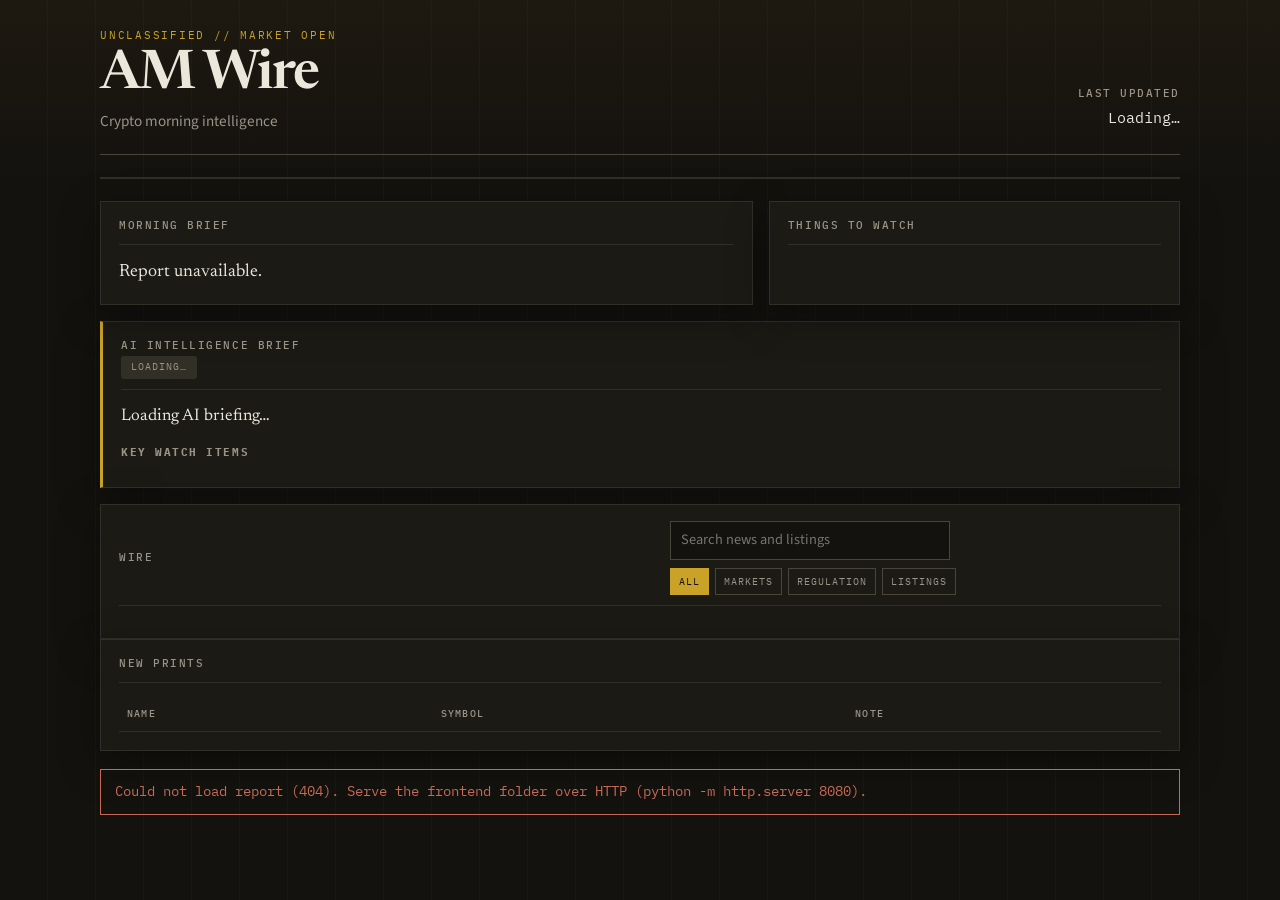
==== index.html @ 33df5c23 "Initial commit: Crypto Morning Intelligence Agent - Added AI briefing generation using Groq API, int" ====
<!DOCTYPE html>
<html lang="en">
  <head>
    <meta charset="UTF-8" />
    <meta http-equiv="refresh" content="0; url=frontend/" />
    <title>AM Wire</title>
    <script>
      location.replace("frontend/");
    </script>
  </head>
  <body>
    <a href="frontend/">Open dashboard</a>
  </body>
</html>
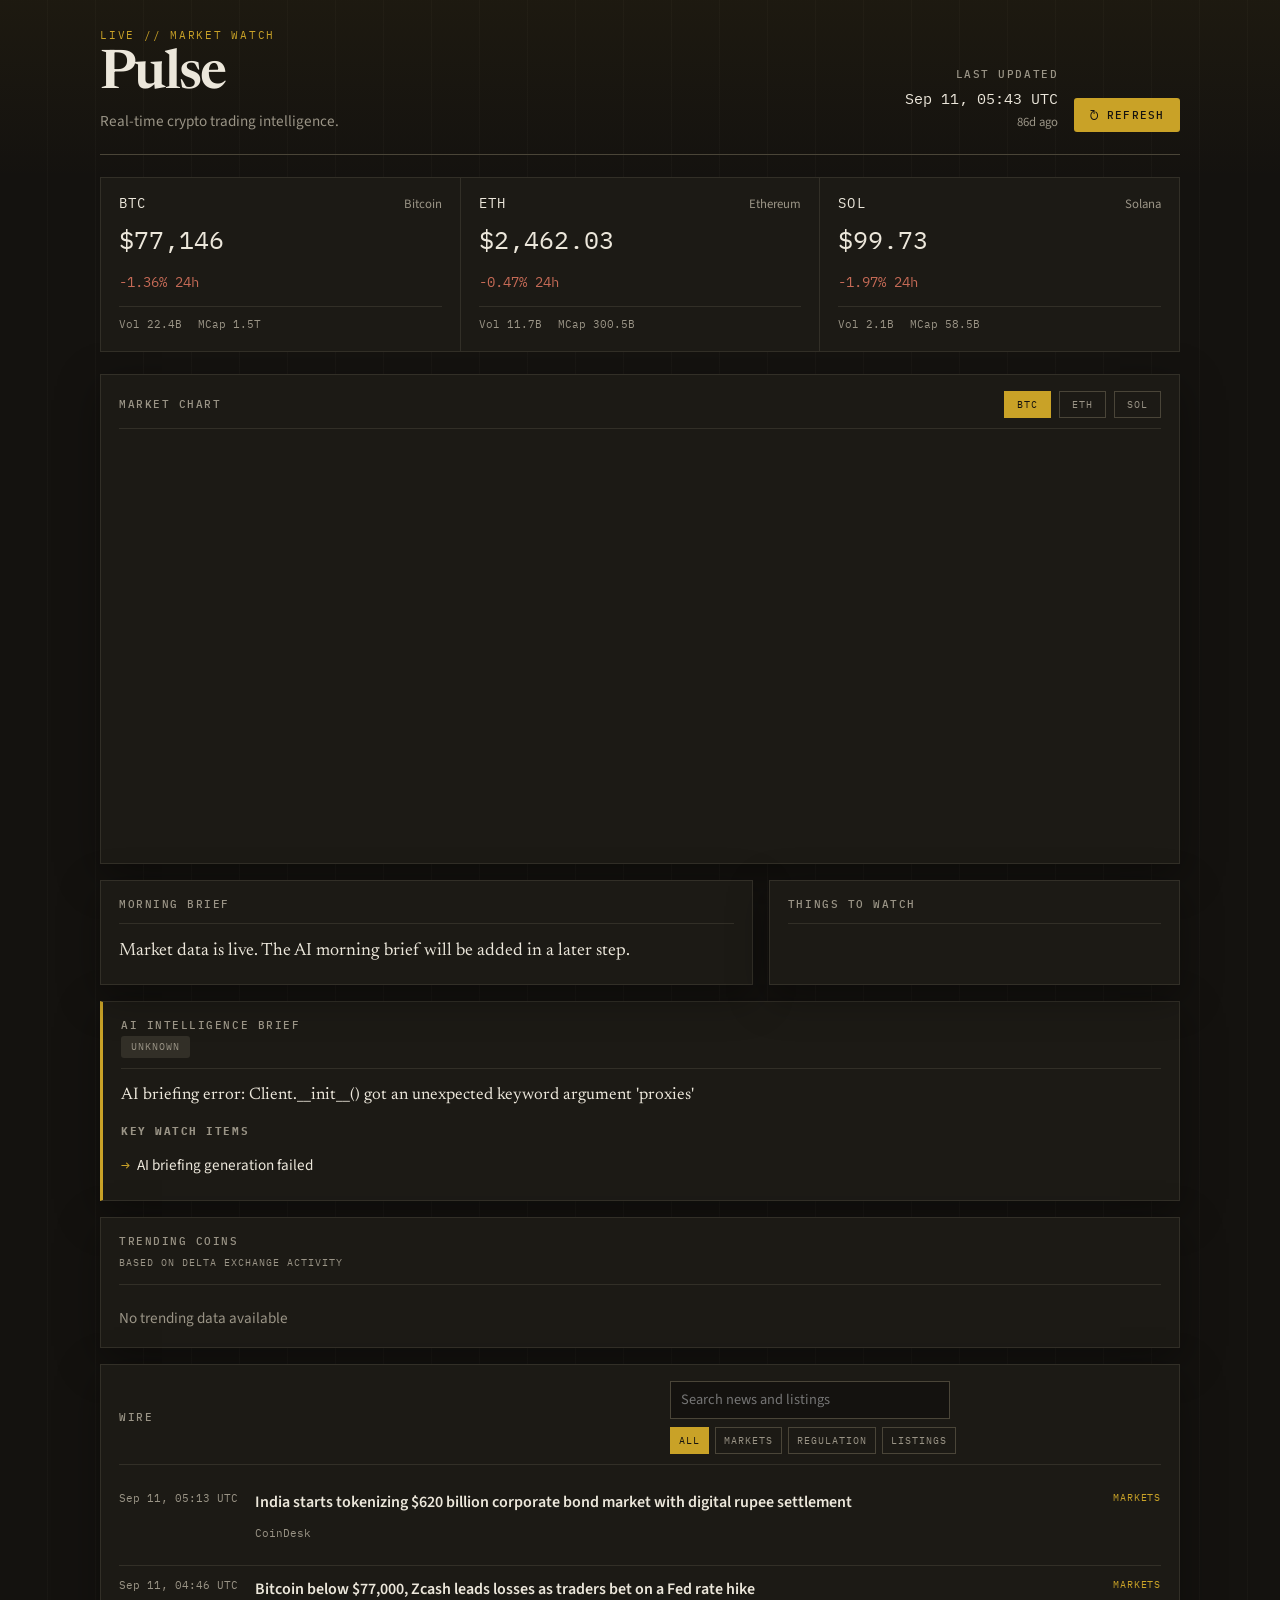
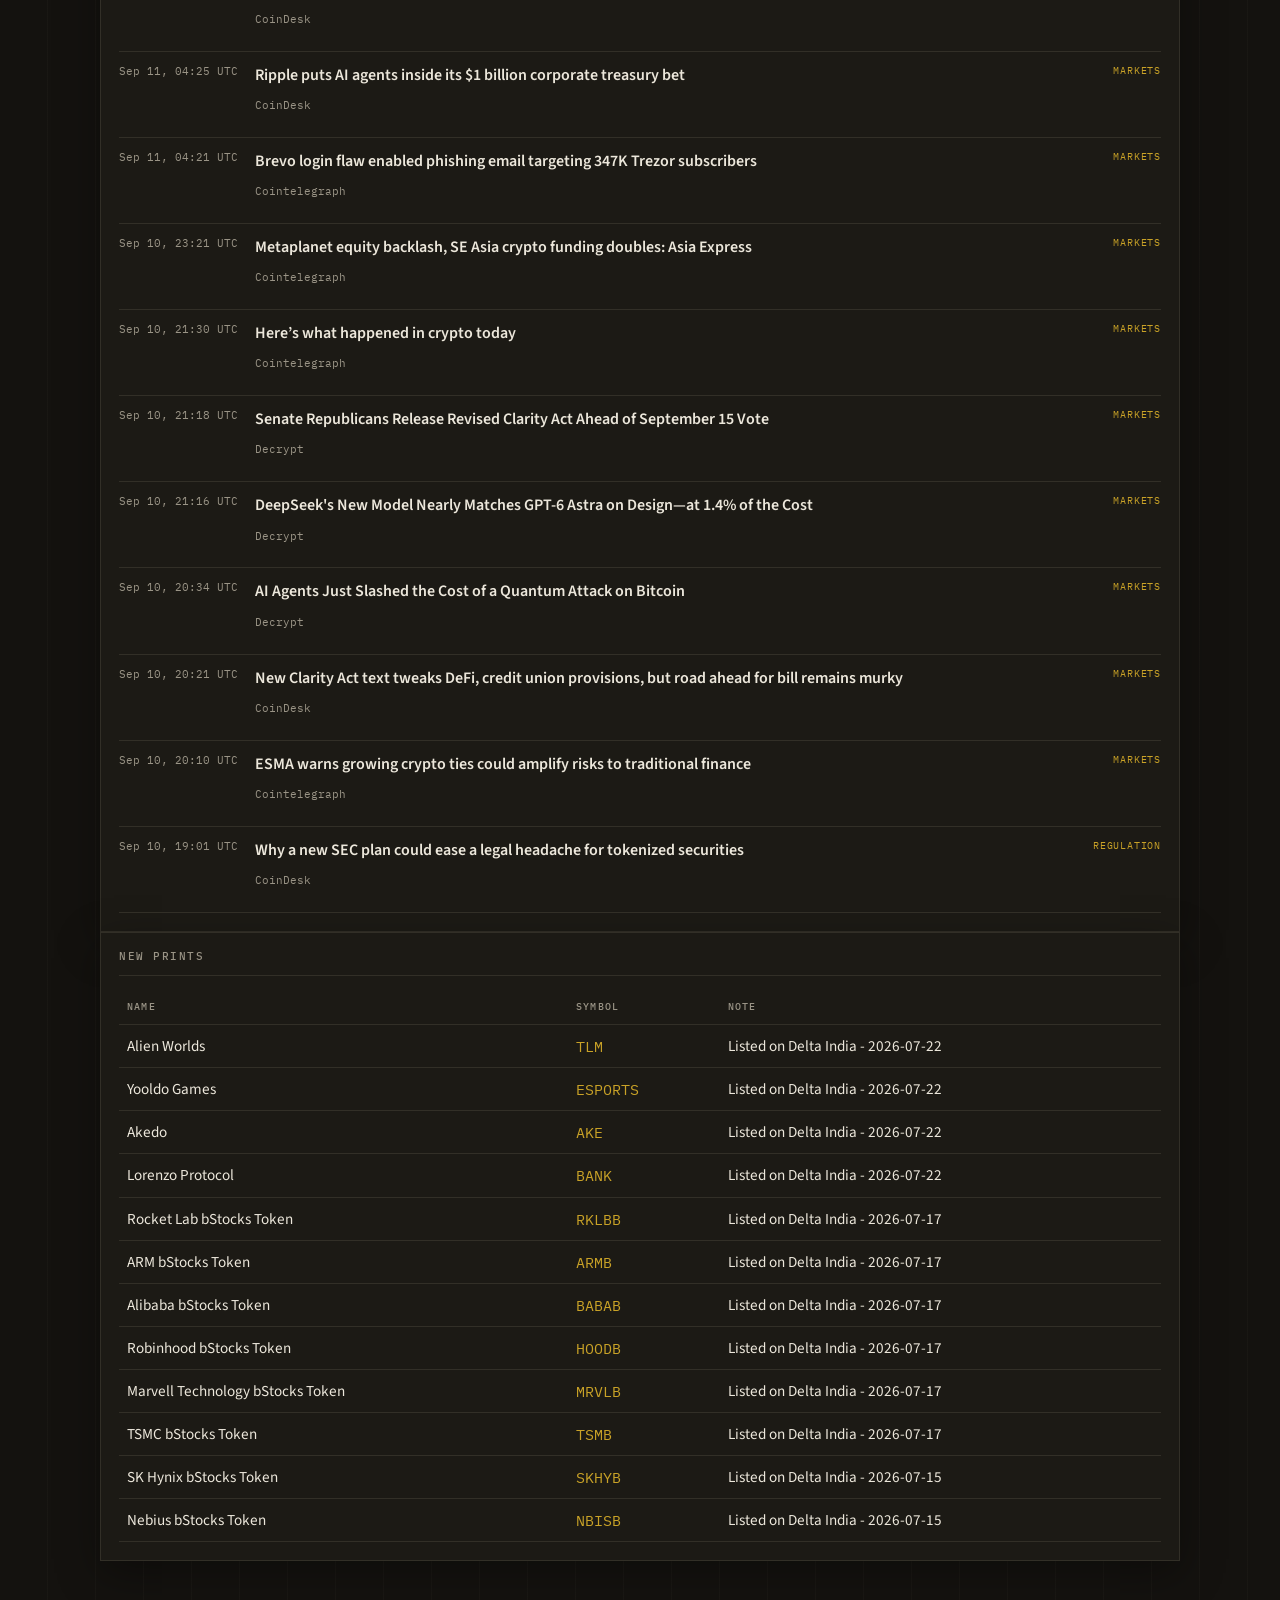
==== commit 42375b2a: "Rebrand dashboard and add static report automation" ====
--- a/index.html
+++ b/index.html
@@ -3,12 +3,12 @@
   <head>
     <meta charset="UTF-8" />
     <meta http-equiv="refresh" content="0; url=frontend/" />
-    <title>AM Wire</title>
+    <title>Pulse</title>
     <script>
       location.replace("frontend/");
     </script>
   </head>
   <body>
-    <a href="frontend/">Open dashboard</a>
+    <a href="frontend/">Open Pulse</a>
   </body>
 </html>
